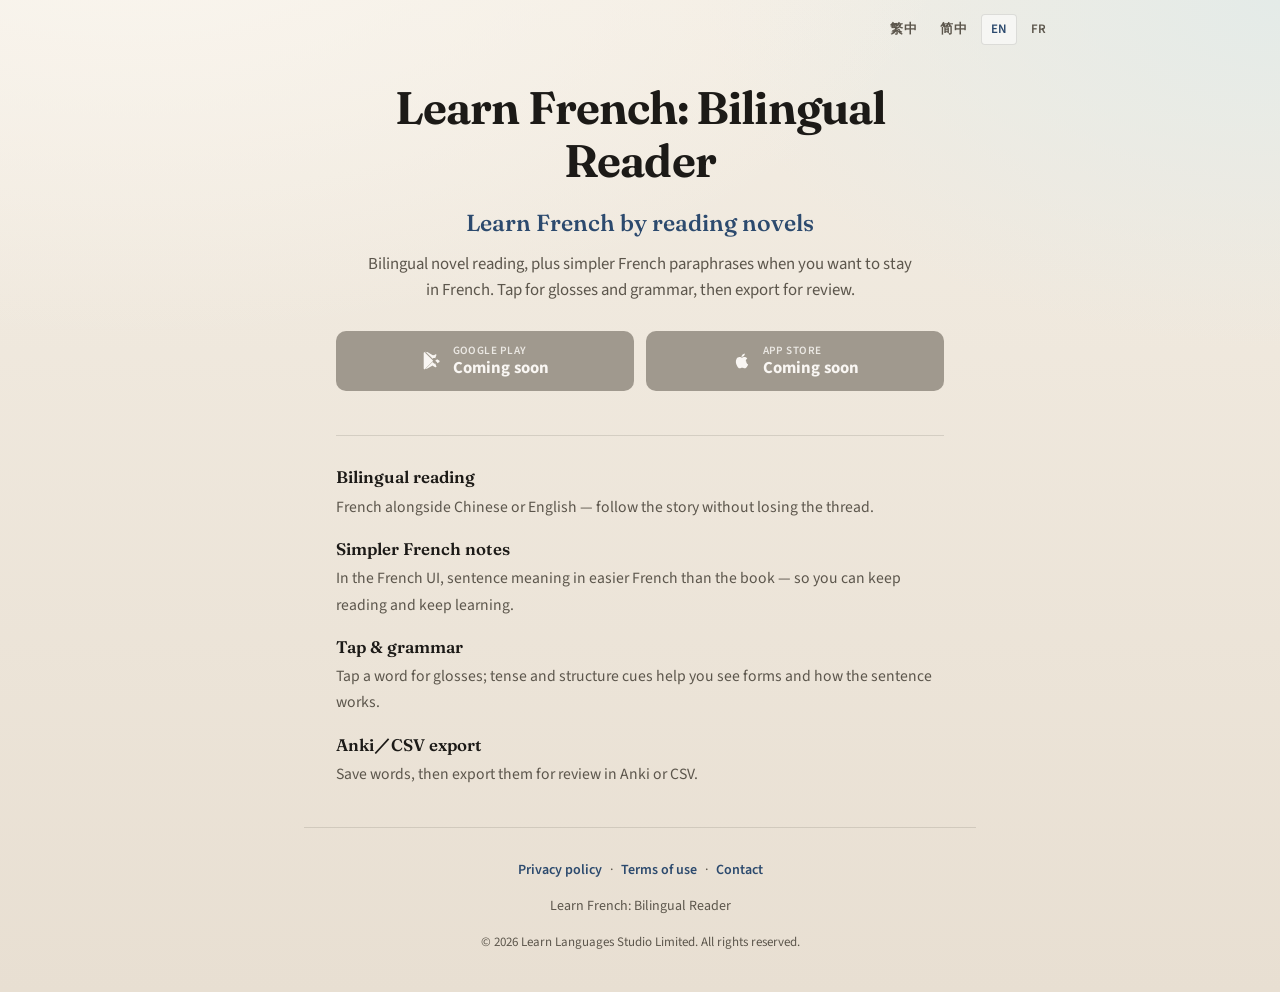
==== frenchbooks/index.html @ 93f817ad "Add files via upload" ====
<!DOCTYPE html>
<html lang="zh-Hant">
  <head>
    <meta charset="utf-8" />
    <meta name="viewport" content="width=device-width, initial-scale=1" />
    <meta
      name="description"
      content="Learn French by reading novels — bilingual text, simpler French paraphrase, tap for glosses and grammar."
    />
    <title>看小說學法語</title>
    <link rel="preconnect" href="https://fonts.googleapis.com" />
    <link rel="preconnect" href="https://fonts.gstatic.com" crossorigin />
    <link
      href="https://fonts.googleapis.com/css2?family=Fraunces:opsz,wght@9..144,550;9..144,650&family=Source+Sans+3:wght@400;600;700&display=swap"
      rel="stylesheet"
    />
    <link rel="stylesheet" href="styles.css" />
  </head>
  <body>
    <header class="site-header">
      <nav class="lang-switch" aria-label="Language">
        <button type="button" class="lang-btn" data-locale="cht" aria-pressed="false">
          繁中
        </button>
        <button type="button" class="lang-btn" data-locale="chs" aria-pressed="false">
          简中
        </button>
        <button type="button" class="lang-btn" data-locale="en" aria-pressed="false">
          EN
        </button>
        <button type="button" class="lang-btn" data-locale="fr" aria-pressed="false">
          FR
        </button>
      </nav>
    </header>

    <main>
      <section class="hero">
        <h1 class="brand" data-i18n="brand">看小說學法語：法文分級雙語閱讀器</h1>
        <p class="headline" data-i18n="headline">用讀小說的方式學法語</p>
        <p class="lead" data-i18n="lead">
          法文小說雙語對照；也可用更淺的法語讀懂句意。點詞查義、文法提示，收藏後匯出複習。
        </p>

        <div class="store-row">
          <a
            class="store-btn store-btn--play"
            id="btn-play"
            href="#"
            rel="noopener noreferrer"
          >
            <svg class="store-btn__icon" viewBox="0 0 24 24" aria-hidden="true">
              <path
                fill="currentColor"
                d="M3.6 2.3c-.3.2-.6.6-.6 1.1v17.2c0 .5.3.9.6 1.1l.1.1 9.6-9.6v-.4L3.7 2.2l-.1.1zm12.1 7L13 6.6l2.8-1.6c.6-.3 1.2-.1 1.5.4l-1.6 4zM13 17.4l2.7-2.7 1.6 4c-.3.5-.9.7-1.5.4L13 17.4zm4.9-3.8L15.8 12l2.1-1.6 2.3 1.3c.7.4.7 1.4 0 1.8l-2.3 1.1zM4.8 21.2l8-8 2.7 2.7-8.5 4.8c-.8.5-1.7-.1-2.2-.5zM4.8 2.8c.5-.4 1.4-1 2.2-.5l8.5 4.8L13 9.8l-8.2-8z"
              />
            </svg>
            <span class="store-btn__text">
              <span class="store-btn__label" data-i18n="playLabel">Google Play</span>
              <span class="store-btn__name" data-i18n="playCta">即將上架</span>
            </span>
          </a>
          <a
            class="store-btn store-btn--ios"
            id="btn-ios"
            href="#"
            rel="noopener noreferrer"
          >
            <svg class="store-btn__icon" viewBox="0 0 24 24" aria-hidden="true">
              <path
                fill="currentColor"
                d="M16.4 12.6c0-2 1.6-3 1.7-3.1-1-1.4-2.4-1.6-2.9-1.6-1.2-.1-2.4.7-3 .7-.6 0-1.6-.7-2.7-.7-1.4 0-2.7.8-3.4 2.1-1.5 2.5-.4 6.3 1 8.3.7 1 1.5 2.1 2.6 2 1.1 0 1.5-.7 2.8-.7 1.3 0 1.6.7 2.8.7 1.1 0 1.9-1 2.6-2 .8-1.1 1.1-2.2 1.1-2.3-.1 0-2.1-.8-2.1-3.4zM14.5 6.5c.6-.7 1-1.7.9-2.7-1 .1-2.1.7-2.7 1.4-.6.6-1.1 1.6-1 2.6 1.1.1 2.1-.5 2.8-1.3z"
              />
            </svg>
            <span class="store-btn__text">
              <span class="store-btn__label" data-i18n="iosLabel">App Store</span>
              <span class="store-btn__name" data-i18n="iosCta">即將上架</span>
            </span>
          </a>
        </div>

        <ul class="features">
          <li>
            <strong data-i18n="f1Title">雙語對照</strong>
            <span data-i18n="f1Body">法文＋中／英對照，邊讀邊對，不中斷故事節奏。</span>
          </li>
          <li>
            <strong data-i18n="f2Title">簡易法語說明</strong>
            <span data-i18n="f2Body">用法語介面時，用比原著更淺的法語講清句意，讀得下去、也學得進去。</span>
          </li>
          <li>
            <strong data-i18n="f3Title">點詞與文法</strong>
            <span data-i18n="f3Body">點選單字看詞義；時態、結構與變位提示幫你看懂詞形與句構。</span>
          </li>
          <li>
            <strong data-i18n="f4Title">匯出 Anki／CSV</strong>
            <span data-i18n="f4Body">收藏生詞後一鍵匯出，方便之後用 Anki 或 CSV 複習。</span>
          </li>
        </ul>
      </section>
    </main>

    <footer class="site-footer">
      <nav class="footer-links" aria-label="Legal">
        <a href="privacy.html" data-i18n="linkPrivacy">隱私權政策</a>
        <span aria-hidden="true">·</span>
        <a href="terms.html" data-i18n="linkTerms">使用條款</a>
        <span aria-hidden="true">·</span>
        <a href="mailto:admin@learnlanguagesstudio.com" data-i18n="linkContact">聯絡我們</a>
      </nav>
      <p data-i18n="footer">看小說學法語：法文分級雙語閱讀器</p>
      <p class="footer-copy">© 2026 Learn Languages Studio Limited. All rights reserved.</p>
    </footer>

    <script src="i18n.js"></script>
    <script src="app.js"></script>
  </body>
</html>
---- frenchbooks/styles.css ----
:root {
  --bg: #f3ede3;
  --bg-deep: #e8dfd2;
  --ink: #1c1a17;
  --ink-soft: #5c564c;
  --accent: #2c4a6e;
  --accent-hover: #1f3856;
  --olive: #4a5538;
  --olive-hover: #3a442c;
  --line: rgba(28, 26, 23, 0.12);
  --disabled: #9a9388;
  --font-display: "Fraunces", "Source Serif 4", Georgia, serif;
  --font-body: "Source Sans 3", "Source Sans Pro", system-ui, sans-serif;
  --max: 42rem;
  --pad: clamp(1.25rem, 4vw, 2rem);
}

*,
*::before,
*::after {
  box-sizing: border-box;
}

html {
  scroll-behavior: smooth;
}

body {
  margin: 0;
  min-height: 100vh;
  font-family: var(--font-body);
  font-size: 1.0625rem;
  line-height: 1.55;
  color: var(--ink);
  background:
    radial-gradient(ellipse 120% 80% at 10% -10%, #faf6ef 0%, transparent 55%),
    radial-gradient(ellipse 90% 70% at 100% 0%, #e4ebe8 0%, transparent 50%),
    linear-gradient(180deg, var(--bg) 0%, var(--bg-deep) 100%);
}

a {
  color: var(--accent);
}

.site-header {
  display: flex;
  align-items: center;
  justify-content: flex-end;
  padding: 0.85rem var(--pad);
  max-width: 56rem;
  margin: 0 auto;
}

.lang-switch {
  display: flex;
  flex-wrap: wrap;
  gap: 0.25rem;
  justify-content: flex-end;
}

.lang-btn {
  appearance: none;
  border: 1px solid transparent;
  background: transparent;
  color: var(--ink-soft);
  font-family: var(--font-body);
  font-size: 0.8125rem;
  font-weight: 600;
  letter-spacing: 0.02em;
  padding: 0.35rem 0.55rem;
  border-radius: 4px;
  cursor: pointer;
}

.lang-btn:hover {
  color: var(--ink);
  background: rgba(28, 26, 23, 0.05);
}

.lang-btn[aria-pressed="true"] {
  color: var(--accent);
  border-color: var(--line);
  background: rgba(255, 255, 255, 0.55);
}

.hero {
  max-width: var(--max);
  margin: 0 auto;
  padding: 1.5rem var(--pad) 2.5rem;
  text-align: center;
}

.brand {
  margin: 0 0 1.25rem;
  font-family: var(--font-display);
  font-size: clamp(2rem, 7vw, 2.85rem);
  font-weight: 650;
  line-height: 1.15;
  letter-spacing: -0.02em;
  color: var(--ink);
}

.headline {
  margin: 0 0 0.75rem;
  font-family: var(--font-display);
  font-size: clamp(1.2rem, 3.5vw, 1.45rem);
  font-weight: 550;
  line-height: 1.35;
  color: var(--accent);
}

.lead {
  margin: 0 auto 1.75rem;
  max-width: 34rem;
  color: var(--ink-soft);
  font-size: 1.05rem;
}

.store-row {
  display: flex;
  flex-direction: column;
  gap: 0.75rem;
  margin: 0 auto 2.75rem;
  max-width: 22rem;
}

@media (min-width: 560px) {
  .store-row {
    flex-direction: row;
    max-width: 100%;
    justify-content: center;
  }
}

.store-btn {
  display: inline-flex;
  align-items: center;
  justify-content: center;
  gap: 0.65rem;
  min-height: 3.5rem;
  padding: 0.85rem 1.35rem;
  border-radius: 10px;
  border: none;
  text-decoration: none;
  font-family: var(--font-body);
  font-size: 1.05rem;
  font-weight: 700;
  letter-spacing: 0.01em;
  color: #faf8f5;
  cursor: pointer;
  transition: background 0.15s ease, opacity 0.15s ease;
  flex: 1 1 0;
  min-width: 0;
}

.store-btn--play {
  background: var(--accent);
}

.store-btn--play:hover:not([aria-disabled="true"]) {
  background: var(--accent-hover);
}

.store-btn--ios {
  background: var(--olive);
}

.store-btn--ios:hover:not([aria-disabled="true"]) {
  background: var(--olive-hover);
}

.store-btn[aria-disabled="true"] {
  background: var(--disabled);
  cursor: not-allowed;
  opacity: 0.92;
  pointer-events: none;
}

.store-btn__icon {
  flex-shrink: 0;
  width: 1.35rem;
  height: 1.35rem;
}

.store-btn__text {
  display: flex;
  flex-direction: column;
  align-items: flex-start;
  line-height: 1.2;
  text-align: left;
}

.store-btn__label {
  font-size: 0.7rem;
  font-weight: 600;
  opacity: 0.85;
  text-transform: uppercase;
  letter-spacing: 0.04em;
}

.store-btn__name {
  font-size: 1.05rem;
}

.features {
  margin: 0;
  padding: 0;
  list-style: none;
  text-align: left;
  border-top: 1px solid var(--line);
  padding-top: 1.75rem;
}

.features li {
  margin: 0 0 1rem;
  padding-left: 0;
  color: var(--ink);
}

.features li:last-child {
  margin-bottom: 0;
}

.features strong {
  display: block;
  font-family: var(--font-display);
  font-size: 1.05rem;
  font-weight: 600;
  margin-bottom: 0.2rem;
  color: var(--ink);
}

.features span {
  color: var(--ink-soft);
  font-size: 0.98rem;
}

.site-footer {
  max-width: var(--max);
  margin: 0 auto;
  padding: 2rem var(--pad) 2.5rem;
  text-align: center;
  font-size: 0.875rem;
  color: var(--ink-soft);
  border-top: 1px solid var(--line);
}

.site-header--legal {
  justify-content: space-between;
  gap: 1rem;
}

.home-link {
  font-weight: 600;
  font-size: 0.9rem;
  text-decoration: none;
  color: var(--ink);
  flex: 1 1 auto;
  min-width: 0;
  line-height: 1.25;
}

.home-link:hover {
  color: var(--accent);
}

.footer-links {
  display: flex;
  flex-wrap: wrap;
  gap: 0.35rem 0.5rem;
  justify-content: center;
  align-items: center;
  margin-bottom: 0.65rem;
}

.footer-links a {
  color: var(--accent);
  text-decoration: none;
  font-weight: 600;
}

.footer-links a:hover {
  text-decoration: underline;
}

.footer-copy {
  margin: 0.35rem 0 0;
  font-size: 0.8125rem;
}

.legal-main {
  max-width: var(--max);
  margin: 0 auto;
  padding: 0.5rem var(--pad) 2rem;
}

.legal-doc h1 {
  font-family: var(--font-body);
  font-size: clamp(1.6rem, 4vw, 2rem);
  font-weight: 700;
  margin: 0 0 0.5rem;
  color: var(--ink);
  letter-spacing: -0.01em;
}

.legal-doc h2 {
  font-family: var(--font-body);
  font-size: 1.15rem;
  font-weight: 700;
  margin: 1.5rem 0 0.5rem;
}

.legal-doc p,
.legal-doc li {
  color: var(--ink);
  font-size: 0.98rem;
}

.legal-doc ul {
  padding-left: 1.25rem;
}

.legal-meta {
  color: var(--ink-soft) !important;
  font-size: 0.9rem !important;
  margin-bottom: 0.75rem !important;
}

.legal-note {
  background: rgba(44, 74, 110, 0.08);
  border-left: 3px solid var(--accent);
  padding: 0.65rem 0.85rem;
  margin: 0 0 1rem;
}
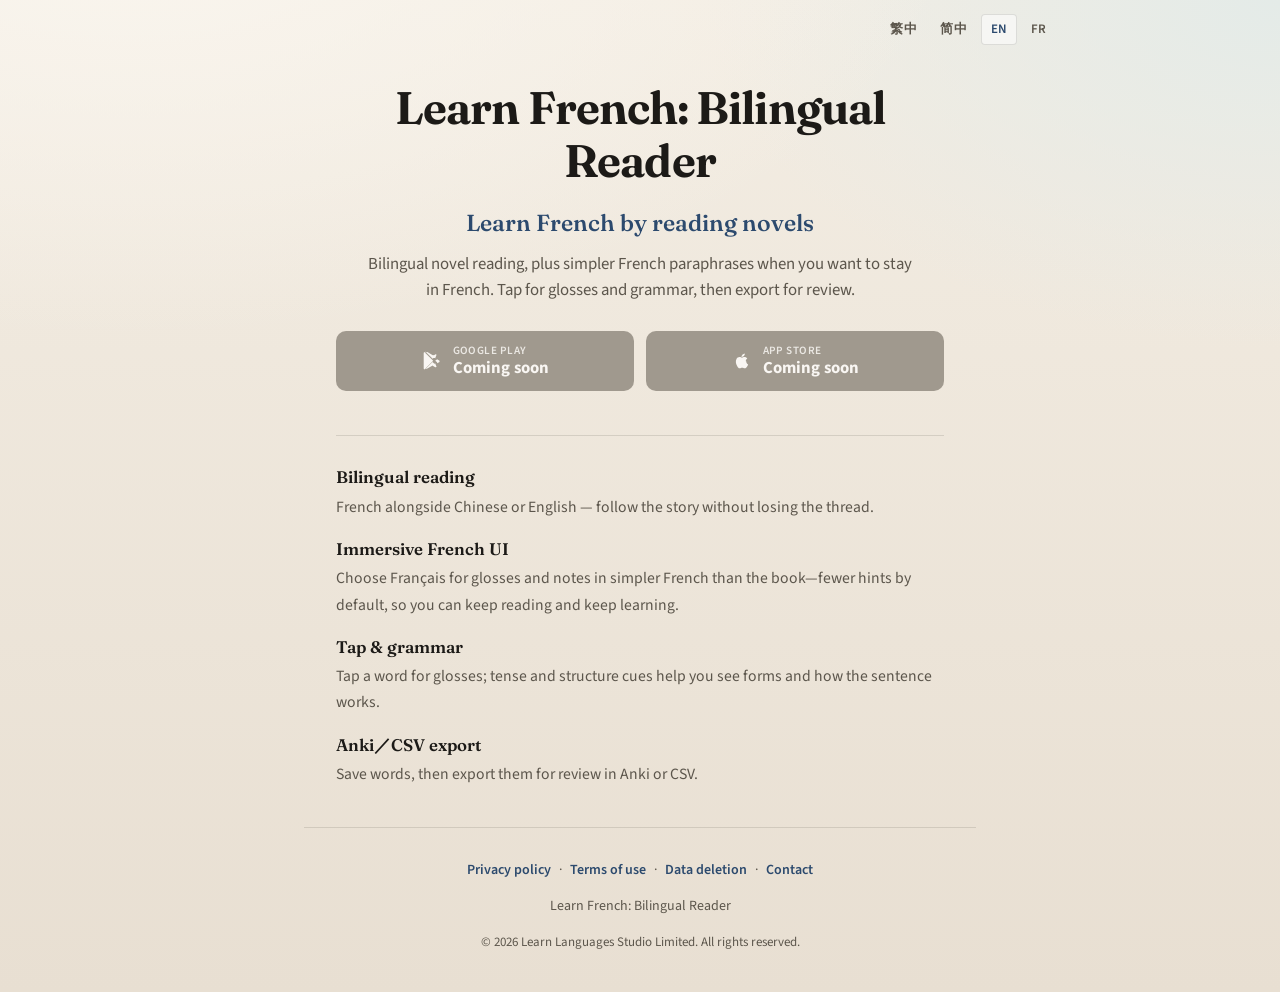
==== commit c58d570f: "Add files via upload" ====
--- a/frenchbooks/index.html
+++ b/frenchbooks/index.html
@@ -106,7 +106,9 @@
         <span aria-hidden="true">·</span>
         <a href="terms.html" data-i18n="linkTerms">使用條款</a>
         <span aria-hidden="true">·</span>
-        <a href="mailto:admin@learnlanguagesstudio.com" data-i18n="linkContact">聯絡我們</a>
+        <a href="data-deletion.html" data-i18n="linkDeletion">資料刪除</a>
+        <span aria-hidden="true">·</span>
+        <a href="mailto:support@learnlanguagesstudio.com?subject=%5BFrenchBooks%20%E7%B6%B2%E7%AB%99%E8%81%AF%E7%B5%A1%5D" data-i18n="linkContact">聯絡我們</a>
       </nav>
       <p data-i18n="footer">看小說學法語：法文分級雙語閱讀器</p>
       <p class="footer-copy">© 2026 Learn Languages Studio Limited. All rights reserved.</p>
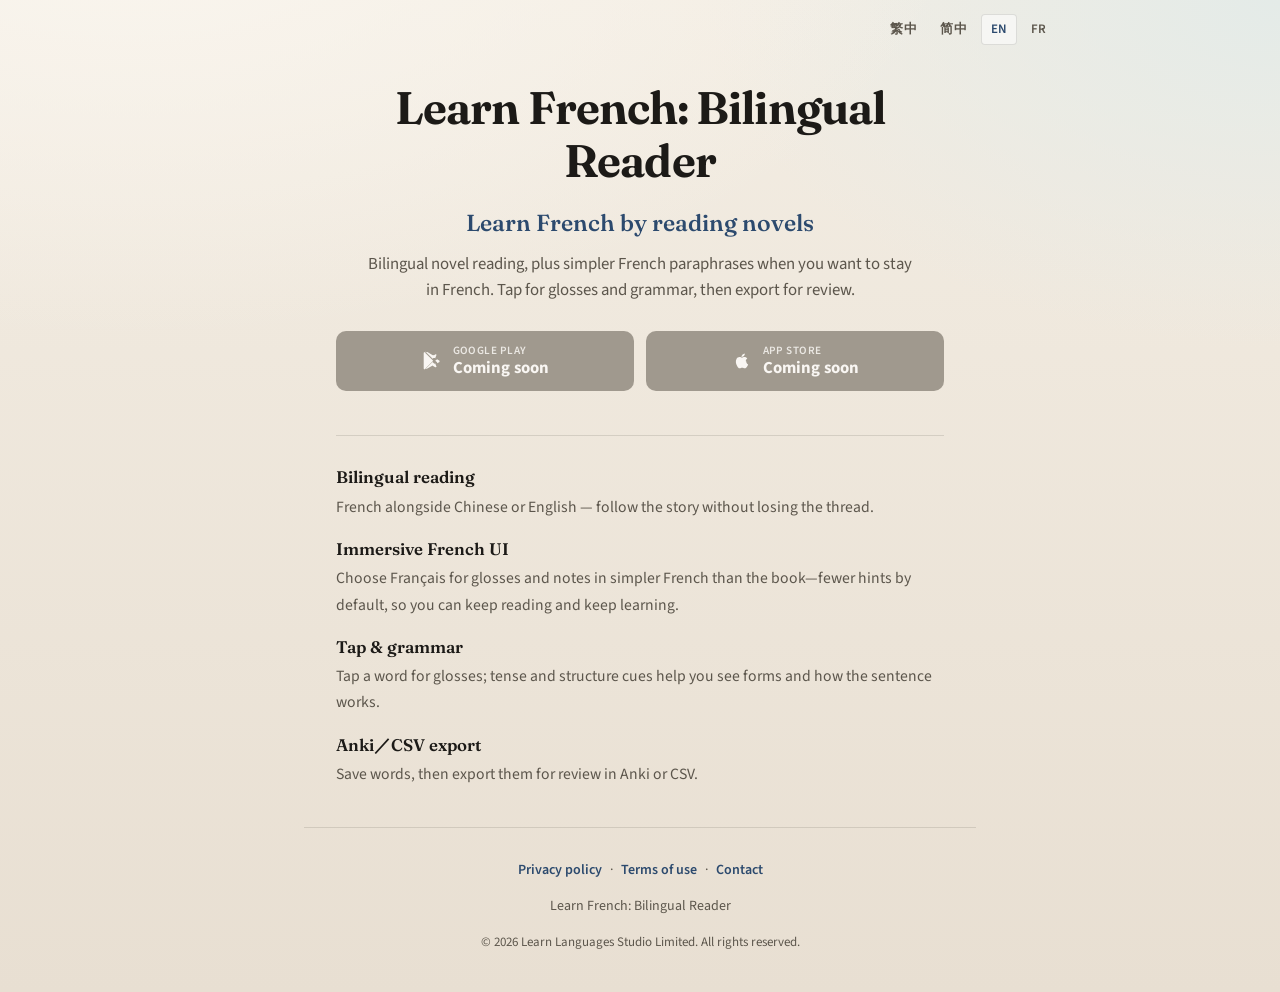
==== commit 51cc51de: "Add files via upload" ====
--- a/frenchbooks/index.html
+++ b/frenchbooks/index.html
@@ -106,8 +106,6 @@
         <span aria-hidden="true">·</span>
         <a href="terms.html" data-i18n="linkTerms">使用條款</a>
         <span aria-hidden="true">·</span>
-        <a href="data-deletion.html" data-i18n="linkDeletion">資料刪除</a>
-        <span aria-hidden="true">·</span>
         <a href="mailto:support@learnlanguagesstudio.com?subject=%5BFrenchBooks%20%E7%B6%B2%E7%AB%99%E8%81%AF%E7%B5%A1%5D" data-i18n="linkContact">聯絡我們</a>
       </nav>
       <p data-i18n="footer">看小說學法語：法文分級雙語閱讀器</p>
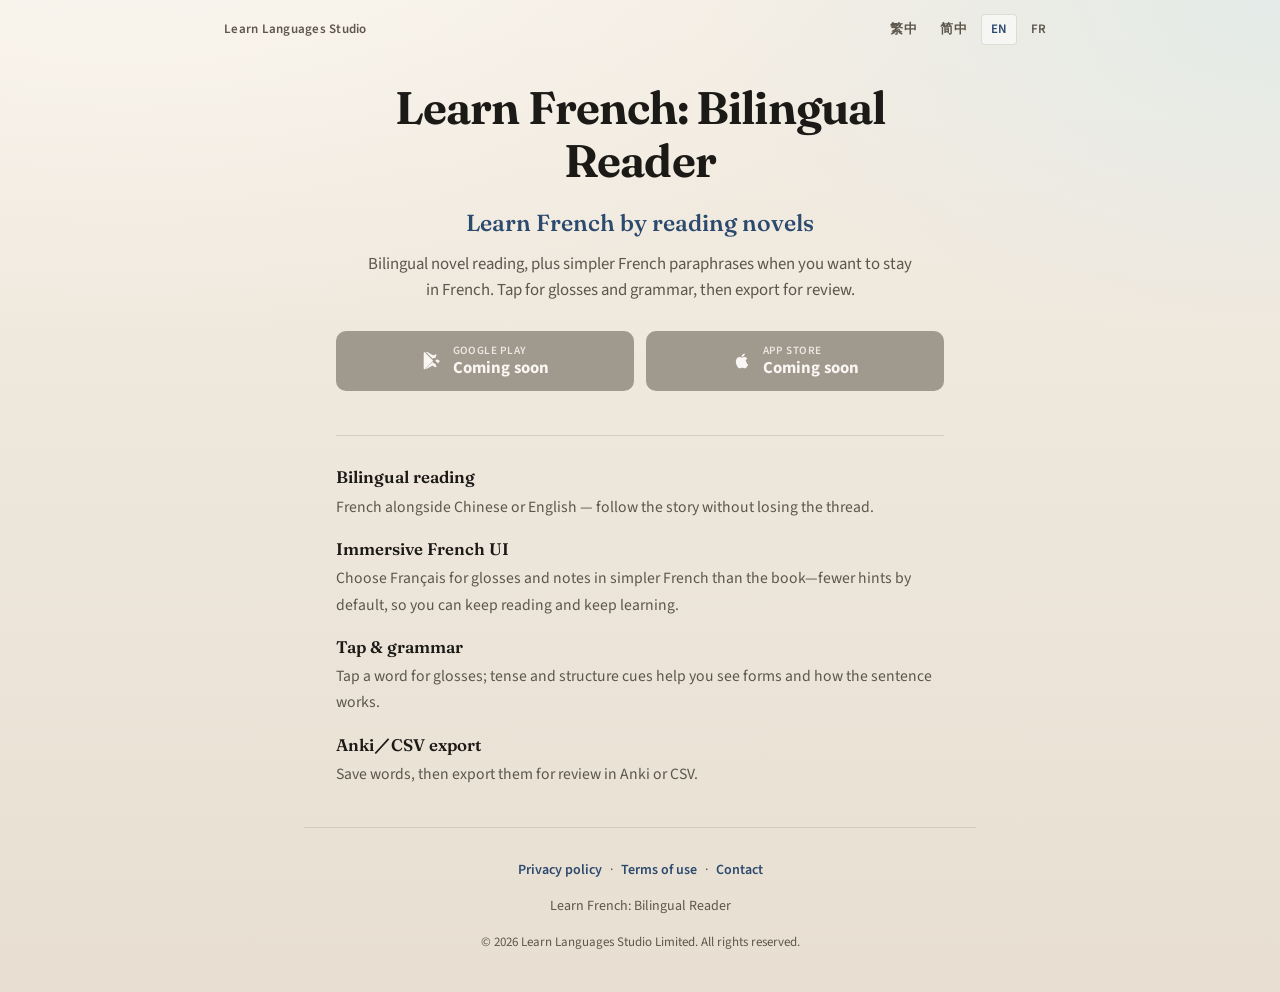
==== commit a31be78f: "Add files via upload" ====
--- a/frenchbooks/index.html
+++ b/frenchbooks/index.html
@@ -17,7 +17,13 @@
     <link rel="stylesheet" href="styles.css" />
   </head>
   <body>
-    <header class="site-header">
+    <header class="site-header site-header--product">
+      <a
+        class="studio-link"
+        href="https://learnlanguagesstudio.com/"
+        data-i18n="studioLink"
+        >Learn Languages Studio</a
+      >
       <nav class="lang-switch" aria-label="Language">
         <button type="button" class="lang-btn" data-locale="cht" aria-pressed="false">
           繁中
--- a/frenchbooks/styles.css
+++ b/frenchbooks/styles.css
@@ -51,6 +51,27 @@
   margin: 0 auto;
 }
 
+.site-header--product {
+  justify-content: space-between;
+  gap: 1rem;
+}
+
+.studio-link {
+  font-size: 0.8125rem;
+  font-weight: 600;
+  letter-spacing: 0.02em;
+  text-decoration: none;
+  color: var(--ink-soft);
+  flex: 1 1 auto;
+  min-width: 0;
+  line-height: 1.3;
+}
+
+.studio-link:hover {
+  color: var(--accent);
+  text-decoration: underline;
+}
+
 .lang-switch {
   display: flex;
   flex-wrap: wrap;
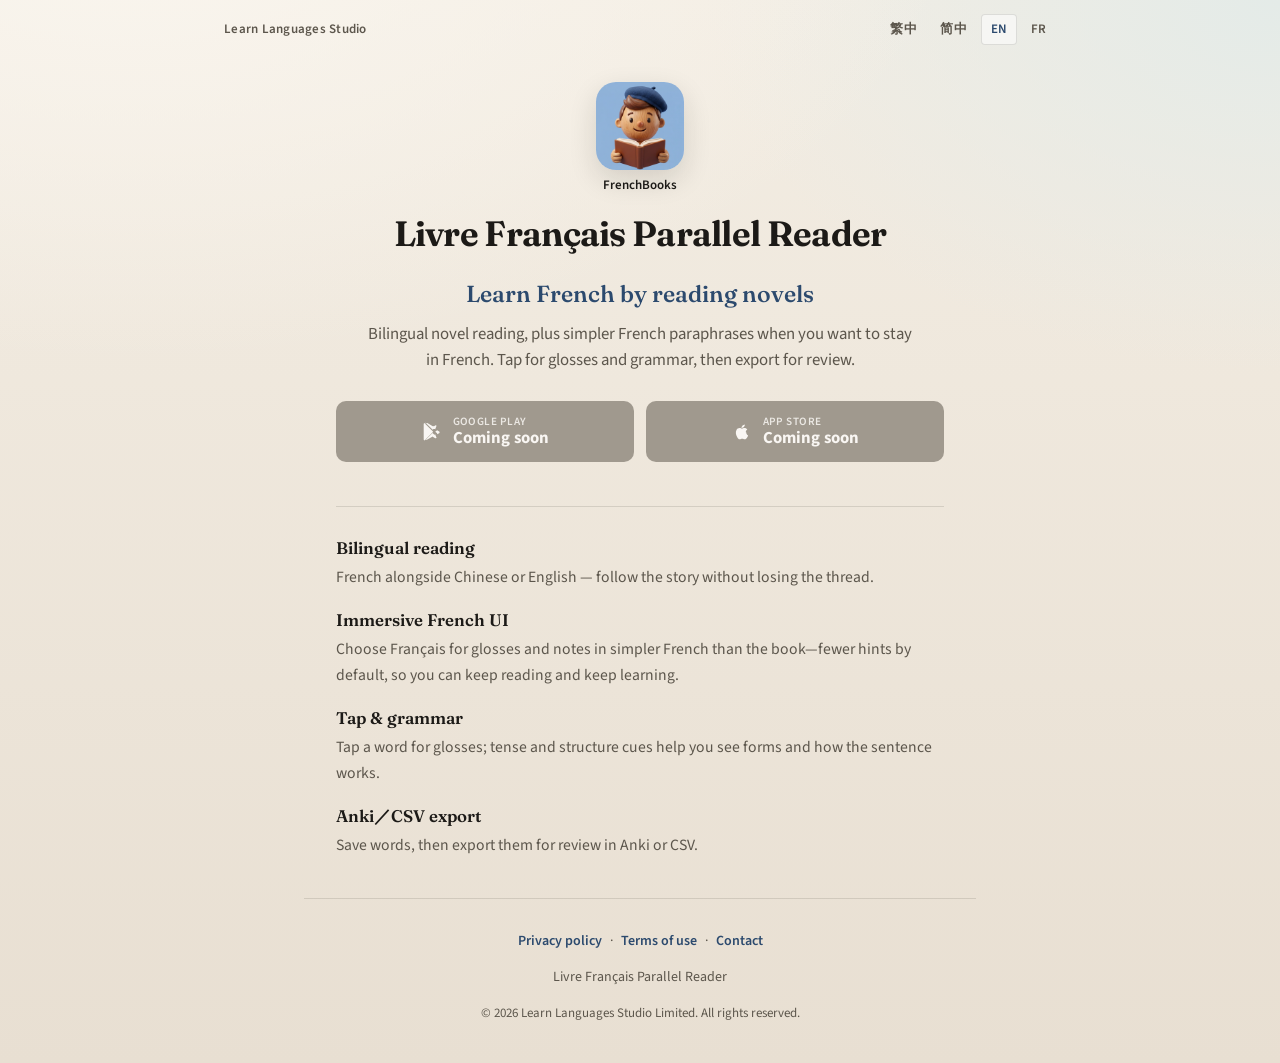
==== commit cbf3eeee: "Add files via upload" ====
--- a/frenchbooks/index.html
+++ b/frenchbooks/index.html
@@ -5,9 +5,25 @@
     <meta name="viewport" content="width=device-width, initial-scale=1" />
     <meta
       name="description"
-      content="Learn French by reading novels — bilingual text, simpler French paraphrase, tap for glosses and grammar."
+      content="French Parallel Library — bilingual French novels, tap for glosses and grammar, export for review."
     />
-    <title>看小說學法語</title>
+    <meta property="og:type" content="website" />
+    <meta property="og:title" content="French Parallel Library 法語圖書館" />
+    <meta
+      property="og:description"
+      content="Bilingual French novels, tap for glosses and grammar, export for review."
+    />
+    <meta
+      property="og:url"
+      content="https://learnlanguagesstudio.com/frenchbooks/"
+    />
+    <meta
+      property="og:image"
+      content="https://learnlanguagesstudio.com/frenchbooks/app-icon.png"
+    />
+    <title>French Parallel Library 法語圖書館</title>
+    <link rel="icon" type="image/png" href="app-icon.png" />
+    <link rel="apple-touch-icon" href="apple-touch-icon.png" />
     <link rel="preconnect" href="https://fonts.googleapis.com" />
     <link rel="preconnect" href="https://fonts.gstatic.com" crossorigin />
     <link
@@ -15,6 +31,31 @@
       rel="stylesheet"
     />
     <link rel="stylesheet" href="styles.css" />
+    <script type="application/ld+json" id="app-jsonld">
+      {
+        "@context": "https://schema.org",
+        "@type": "MobileApplication",
+        "name": "French Parallel Library 法語圖書館",
+        "alternateName": [
+          "看小說學法語",
+          "French Parallel Library 法语图书馆",
+          "Livre Français Parallel Reader",
+          "Parallel: Livre Audio Français",
+          "FrenchBooks",
+          "Livres FR",
+          "看小说学法语"
+        ],
+        "applicationCategory": "EducationalApplication",
+        "operatingSystem": "iOS, Android",
+        "image": "https://learnlanguagesstudio.com/frenchbooks/app-icon.png",
+        "url": "https://learnlanguagesstudio.com/frenchbooks/",
+        "author": {
+          "@type": "Organization",
+          "name": "Learn Languages Studio Limited",
+          "url": "https://learnlanguagesstudio.com/"
+        }
+      }
+    </script>
   </head>
   <body>
     <header class="site-header site-header--product">
@@ -42,7 +83,19 @@
 
     <main>
       <section class="hero">
-        <h1 class="brand" data-i18n="brand">看小說學法語：法文分級雙語閱讀器</h1>
+        <div class="brand-lockup">
+          <div class="brand-icon-stack">
+            <img
+              class="brand-icon"
+              src="app-icon.png"
+              width="88"
+              height="88"
+              alt=""
+            />
+            <p class="brand-alias" data-i18n="desktopName">看小說學法語</p>
+          </div>
+          <h1 class="brand" data-i18n="brand">French Parallel Library 法語圖書館</h1>
+        </div>
         <p class="headline" data-i18n="headline">用讀小說的方式學法語</p>
         <p class="lead" data-i18n="lead">
           法文小說雙語對照；也可用更淺的法語讀懂句意。點詞查義、文法提示，收藏後匯出複習。
@@ -114,7 +167,7 @@
         <span aria-hidden="true">·</span>
         <a href="mailto:support@learnlanguagesstudio.com?subject=%5BFrenchBooks%20%E7%B6%B2%E7%AB%99%E8%81%AF%E7%B5%A1%5D" data-i18n="linkContact">聯絡我們</a>
       </nav>
-      <p data-i18n="footer">看小說學法語：法文分級雙語閱讀器</p>
+      <p data-i18n="footer">French Parallel Library 法語圖書館</p>
       <p class="footer-copy">© 2026 Learn Languages Studio Limited. All rights reserved.</p>
     </footer>
 
--- a/frenchbooks/styles.css
+++ b/frenchbooks/styles.css
@@ -111,14 +111,49 @@
   text-align: center;
 }
 
+.brand-lockup {
+  display: flex;
+  flex-direction: column;
+  align-items: center;
+  gap: 1.15rem;
+  margin: 0 0 1.35rem;
+}
+
+.brand-icon-stack {
+  display: flex;
+  flex-direction: column;
+  align-items: center;
+  gap: 0.4rem;
+}
+
+.brand-icon {
+  width: 88px;
+  height: 88px;
+  border-radius: 20px;
+  object-fit: cover;
+  box-shadow: 0 10px 28px rgba(28, 26, 23, 0.14);
+}
+
 .brand {
-  margin: 0 0 1.25rem;
+  margin: 0;
   font-family: var(--font-display);
-  font-size: clamp(2rem, 7vw, 2.85rem);
+  font-size: clamp(1.55rem, 4.5vw, 2.2rem);
   font-weight: 650;
-  line-height: 1.15;
+  line-height: 1.28;
   letter-spacing: -0.02em;
   color: var(--ink);
+  word-break: keep-all;
+  overflow-wrap: normal;
+  text-wrap: balance;
+}
+
+.brand-alias {
+  margin: 0;
+  font-size: 0.8125rem;
+  font-weight: 600;
+  line-height: 1.25;
+  color: var(--ink);
+  max-width: 7.5rem;
 }
 
 .headline {
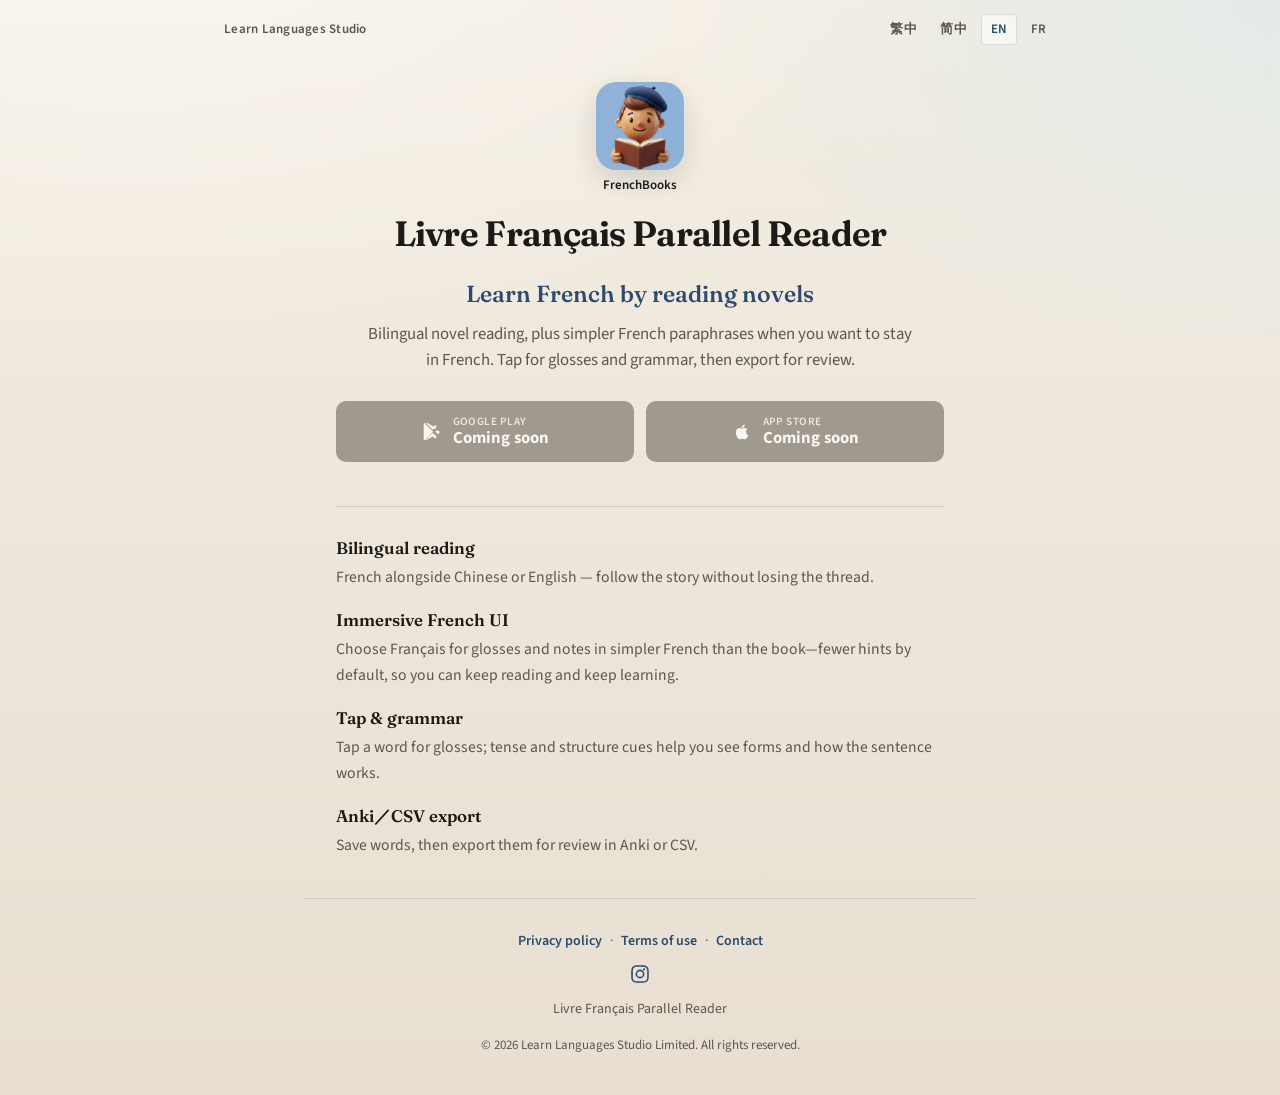
==== commit 792dbbb6: "Add files via upload" ====
--- a/frenchbooks/index.html
+++ b/frenchbooks/index.html
@@ -40,7 +40,8 @@
           "看小說學法語",
           "French Parallel Library 法语图书馆",
           "Livre Français Parallel Reader",
-          "Parallel: Livre Audio Français",
+          "Livre Audio & Lecture Français",
+          "Français Parallel Library 法語小說",
           "FrenchBooks",
           "Livres FR",
           "看小说学法语"
@@ -49,10 +50,16 @@
         "operatingSystem": "iOS, Android",
         "image": "https://learnlanguagesstudio.com/frenchbooks/app-icon.png",
         "url": "https://learnlanguagesstudio.com/frenchbooks/",
+        "sameAs": [
+          "https://www.instagram.com/easyfrench.reading/"
+        ],
         "author": {
           "@type": "Organization",
           "name": "Learn Languages Studio Limited",
-          "url": "https://learnlanguagesstudio.com/"
+          "url": "https://learnlanguagesstudio.com/",
+          "sameAs": [
+            "https://www.instagram.com/easyfrench.reading/"
+          ]
         }
       }
     </script>
@@ -167,6 +174,22 @@
         <span aria-hidden="true">·</span>
         <a href="mailto:support@learnlanguagesstudio.com?subject=%5BFrenchBooks%20%E7%B6%B2%E7%AB%99%E8%81%AF%E7%B5%A1%5D" data-i18n="linkContact">聯絡我們</a>
       </nav>
+      <p class="footer-social">
+        <a
+          class="footer-ig"
+          href="https://www.instagram.com/easyfrench.reading/"
+          target="_blank"
+          rel="noopener noreferrer"
+          aria-label="Instagram"
+        >
+          <svg viewBox="0 0 24 24" width="22" height="22" aria-hidden="true">
+            <path
+              fill="currentColor"
+              d="M12 7.2A4.8 4.8 0 1 0 12 16.8 4.8 4.8 0 0 0 12 7.2zm0 7.92A3.12 3.12 0 1 1 12 8.88a3.12 3.12 0 0 1 0 6.24zM17.52 6.96a1.12 1.12 0 1 1-2.24 0 1.12 1.12 0 0 1 2.24 0zM12 2.4c-2.61 0-2.94.01-3.96.06-1.02.05-1.71.21-2.32.44a4.68 4.68 0 0 0-1.69 1.1 4.68 4.68 0 0 0-1.1 1.69c-.23.61-.39 1.3-.44 2.32C2.41 9.06 2.4 9.39 2.4 12s.01 2.94.06 3.96c.05 1.02.21 1.71.44 2.32a4.68 4.68 0 0 0 1.1 1.69 4.68 4.68 0 0 0 1.69 1.1c.61.23 1.3.39 2.32.44 1.02.05 1.35.06 3.96.06s2.94-.01 3.96-.06c1.02-.05 1.71-.21 2.32-.44a4.68 4.68 0 0 0 1.69-1.1 4.68 4.68 0 0 0 1.1-1.69c.23-.61.39-1.3.44-2.32.05-1.02.06-1.35.06-3.96s-.01-2.94-.06-3.96c-.05-1.02-.21-1.71-.44-2.32a4.68 4.68 0 0 0-1.1-1.69 4.68 4.68 0 0 0-1.69-1.1c-.61-.23-1.3-.39-2.32-.44C14.94 2.41 14.61 2.4 12 2.4zm0 1.8c2.56 0 2.87.01 3.88.06.94.04 1.45.2 1.79.33.45.18.77.39 1.1.72.33.33.54.65.72 1.1.13.34.29.85.33 1.79.05 1.01.06 1.32.06 3.88s-.01 2.87-.06 3.88c-.04.94-.2 1.45-.33 1.79-.18.45-.39.77-.72 1.1-.33.33-.65.54-1.1.72-.34.13-.85.29-1.79.33-1.01.05-1.32.06-3.88.06s-2.87-.01-3.88-.06c-.94-.04-1.45-.2-1.79-.33-.45-.18-.77-.39-1.1-.72-.33-.33-.54-.65-.72-1.1-.13-.34-.29-.85-.33-1.79C4.21 14.87 4.2 14.56 4.2 12s.01-2.87.06-3.88c.04-.94.2-1.45.33-1.79.18-.45.39-.77.72-1.1.33-.33.65-.54 1.1-.72.34-.13.85-.29 1.79-.33C9.13 4.21 9.44 4.2 12 4.2z"
+            />
+          </svg>
+        </a>
+      </p>
       <p data-i18n="footer">French Parallel Library 法語圖書館</p>
       <p class="footer-copy">© 2026 Learn Languages Studio Limited. All rights reserved.</p>
     </footer>
--- a/frenchbooks/styles.css
+++ b/frenchbooks/styles.css
@@ -339,6 +339,28 @@
   text-decoration: underline;
 }
 
+.footer-social {
+  display: flex;
+  justify-content: center;
+  margin: 0.15rem 0 0.7rem;
+}
+
+.footer-ig {
+  display: inline-flex;
+  color: var(--accent);
+  line-height: 0;
+  border-radius: 6px;
+}
+
+.footer-ig:hover {
+  opacity: 0.72;
+}
+
+.footer-ig:focus-visible {
+  outline: 2px solid var(--accent);
+  outline-offset: 3px;
+}
+
 .footer-copy {
   margin: 0.35rem 0 0;
   font-size: 0.8125rem;
@@ -364,6 +386,20 @@
   font-size: 1.15rem;
   font-weight: 700;
   margin: 1.5rem 0 0.5rem;
+}
+
+.legal-doc h3 {
+  font-family: var(--font-body);
+  font-size: 1.05rem;
+  font-weight: 700;
+  margin: 1.25rem 0 0.45rem;
+}
+
+.legal-doc h4 {
+  font-family: var(--font-body);
+  font-size: 1rem;
+  font-weight: 700;
+  margin: 1rem 0 0.4rem;
 }
 
 .legal-doc p,
